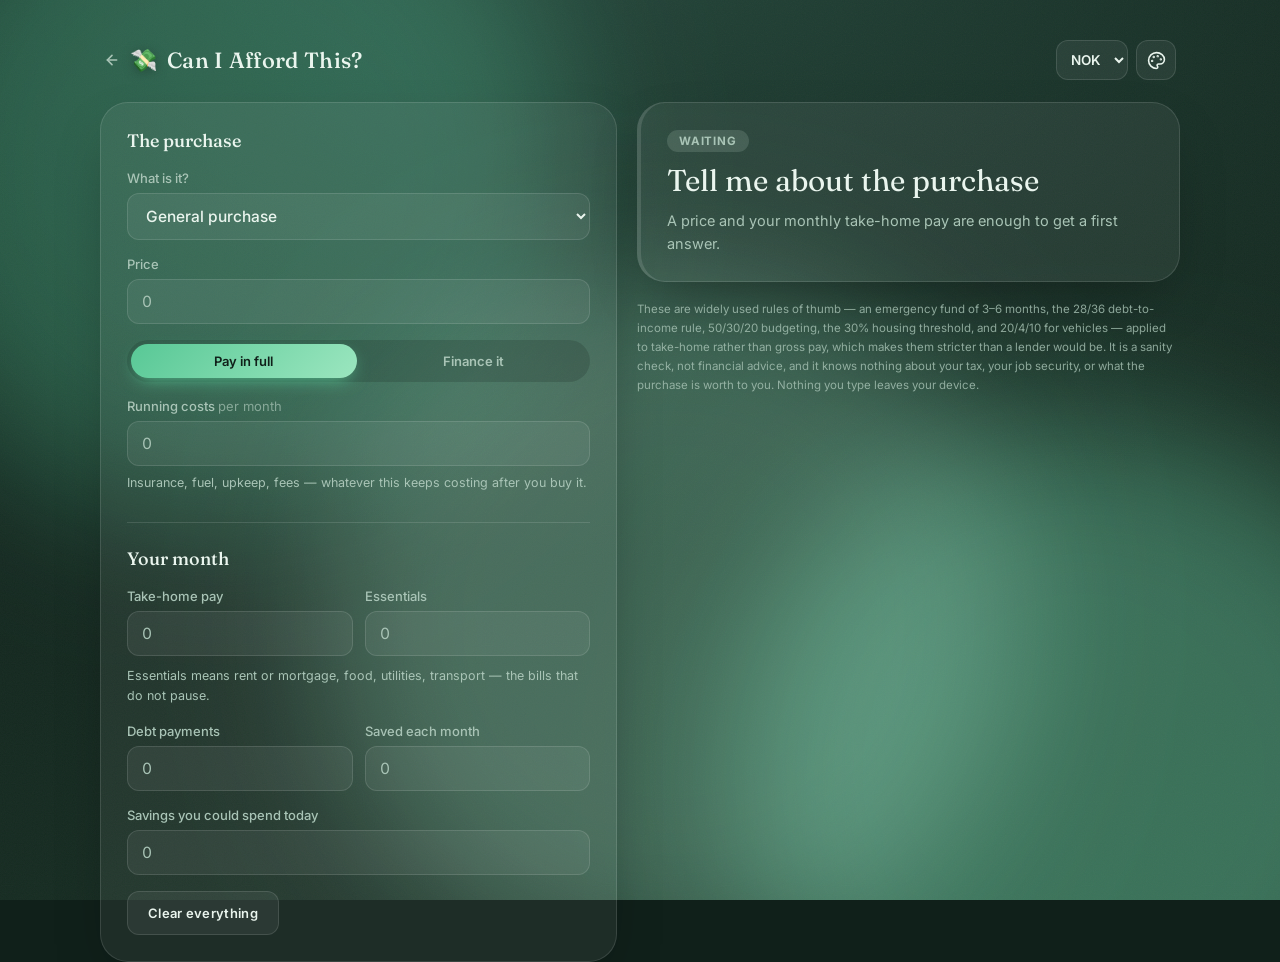
==== tools/affordability/index.html @ d5cf82d2 "Rename Grove to Pomodoro and add the affordability calculator Renames - The timer is now just "Pomod" ====
<!DOCTYPE html>
<html lang="en" data-theme="forest">
<head>
  <meta charset="UTF-8" />
  <meta name="viewport" content="width=device-width, initial-scale=1.0, viewport-fit=cover" />
  <meta name="theme-color" content="#2f7d5b" />
  <meta name="description" content="Check whether you can afford a purchase against the rules of thumb lenders and financial planners actually use — emergency fund, debt-to-income, 50/30/20, and 20/4/10." />
  <title>Can I Afford This? — a purchase sanity check</title>

  <!-- Apply the saved theme before first paint. See assets/js/theme.js. -->
  <script>
    (function () {
      try {
        var t = localStorage.getItem('site.theme');
        if (t) document.documentElement.setAttribute('data-theme', t);
      } catch (e) { /* storage unavailable — the default theme stands */ }
    })();
  </script>

  <link rel="preconnect" href="https://fonts.googleapis.com" />
  <link rel="preconnect" href="https://fonts.gstatic.com" crossorigin />
  <link href="https://fonts.googleapis.com/css2?family=Fraunces:opsz,wght@9..144,300;9..144,400;9..144,500&family=Inter:wght@300;400;500;600;700&display=swap" rel="stylesheet" />
  <link rel="stylesheet" href="../../assets/css/tokens.css" />
  <link rel="stylesheet" href="../../assets/css/base.css" />
  <link rel="stylesheet" href="affordability.css" />
  <link rel="icon" href="data:image/svg+xml,%3Csvg xmlns='http://www.w3.org/2000/svg' viewBox='0 0 100 100'%3E%3Ctext y='.9em' font-size='90'%3E%F0%9F%92%B8%3C/text%3E%3C/svg%3E" />
</head>
<body>
  <div class="aurora" aria-hidden="true">
    <span class="blob b1"></span>
    <span class="blob b2"></span>
    <span class="blob b3"></span>
    <div class="grain"></div>
  </div>

  <main class="calc">
    <header class="topbar">
      <a class="back-link" href="../../" aria-label="Back to all tools">
        <svg viewBox="0 0 24 24" width="16" height="16" fill="none" stroke="currentColor" stroke-width="2.4" stroke-linecap="round" stroke-linejoin="round"><line x1="19" y1="12" x2="5" y2="12"/><polyline points="12 19 5 12 12 5"/></svg>
        <span class="mark" aria-hidden="true">💸</span>
        <span class="name">Can I Afford This?</span>
      </a>
      <div class="topbar-actions">
        <label class="sr-only" for="currency">Currency</label>
        <select id="currency" class="currency-select"></select>
        <button id="theme-btn" class="icon-btn" title="Change theme" aria-label="Change theme">
          <svg viewBox="0 0 24 24" width="19" height="19" fill="none" stroke="currentColor" stroke-width="2" stroke-linecap="round" stroke-linejoin="round"><circle cx="13.5" cy="6.5" r=".5" fill="currentColor"/><circle cx="17.5" cy="10.5" r=".5" fill="currentColor"/><circle cx="8.5" cy="7.5" r=".5" fill="currentColor"/><circle cx="6.5" cy="12.5" r=".5" fill="currentColor"/><path d="M12 2C6.5 2 2 6.5 2 12s4.5 10 10 10c.926 0 1.648-.746 1.648-1.688 0-.437-.18-.835-.437-1.125-.29-.289-.438-.652-.438-1.125a1.64 1.64 0 0 1 1.668-1.668h1.996c3.051 0 5.555-2.503 5.555-5.554C21.965 6.012 17.461 2 12 2z"/></svg>
        </button>
      </div>
    </header>

    <div class="calc-grid">
      <!-- ---------- Inputs ---------- -->
      <form class="panel card" id="calc-form" autocomplete="off">
        <h2 class="panel-title">The purchase</h2>

        <div class="field">
          <label for="category">What is it?</label>
          <select id="category"></select>
        </div>

        <div class="field">
          <label for="price">Price</label>
          <input type="number" id="price" min="0" step="any" inputmode="decimal" placeholder="0" />
        </div>

        <div class="seg" role="radiogroup" aria-label="How are you paying?">
          <label class="seg-option">
            <input type="radio" name="pay" value="cash" checked />
            <span>Pay in full</span>
          </label>
          <label class="seg-option">
            <input type="radio" name="pay" value="financed" />
            <span>Finance it</span>
          </label>
        </div>

        <div id="finance-fields" class="field-row three" hidden>
          <div class="field">
            <label for="deposit">Deposit</label>
            <input type="number" id="deposit" min="0" step="any" inputmode="decimal" placeholder="0" />
          </div>
          <div class="field">
            <label for="apr">Interest <span class="unit">% APR</span></label>
            <input type="number" id="apr" min="0" step="any" inputmode="decimal" placeholder="0" />
          </div>
          <div class="field">
            <label for="term">Term <span class="unit">months</span></label>
            <input type="number" id="term" min="1" step="1" inputmode="numeric" placeholder="36" />
          </div>
        </div>

        <div class="field">
          <label for="ongoing">Running costs <span class="unit">per month</span></label>
          <input type="number" id="ongoing" min="0" step="any" inputmode="decimal" placeholder="0" />
          <p class="hint">Insurance, fuel, upkeep, fees — whatever this keeps costing after you buy it.</p>
        </div>

        <h2 class="panel-title">Your month</h2>

        <div class="field-row">
          <div class="field">
            <label for="income">Take-home pay</label>
            <input type="number" id="income" min="0" step="any" inputmode="decimal" placeholder="0" />
          </div>
          <div class="field">
            <label for="essentials">Essentials</label>
            <input type="number" id="essentials" min="0" step="any" inputmode="decimal" placeholder="0" />
          </div>
        </div>
        <p class="hint">Essentials means rent or mortgage, food, utilities, transport — the bills that do not pause.</p>

        <div class="field-row">
          <div class="field">
            <label for="debt">Debt payments</label>
            <input type="number" id="debt" min="0" step="any" inputmode="decimal" placeholder="0" />
          </div>
          <div class="field">
            <label for="saving">Saved each month</label>
            <input type="number" id="saving" min="0" step="any" inputmode="decimal" placeholder="0" />
          </div>
        </div>

        <div class="field">
          <label for="savings">Savings you could spend today</label>
          <input type="number" id="savings" min="0" step="any" inputmode="decimal" placeholder="0" />
        </div>

        <button type="button" class="ctrl ctrl-ghost text-btn reset-btn" id="reset-btn">Clear everything</button>
      </form>

      <!-- ---------- Results ---------- -->
      <section class="results" aria-live="polite">
        <div class="verdict card" id="verdict" data-tone="empty">
          <span class="verdict-badge" id="verdict-badge">Waiting</span>
          <h2 class="verdict-headline" id="verdict-headline">Tell me about the purchase</h2>
          <p class="verdict-sub" id="verdict-sub">
            A price and your monthly take-home pay are enough to get a first answer.
          </p>
        </div>

        <div id="results-body" hidden>
          <div class="figures" id="figures"></div>

          <h3 class="group-title">The checks</h3>
          <ul class="checks" id="checks"></ul>

          <div id="guidance-wrap" hidden>
            <h3 class="group-title">What would change the answer</h3>
            <ul class="guidance" id="guidance"></ul>
          </div>
        </div>

        <p class="disclaimer">
          These are widely used rules of thumb — an emergency fund of 3–6 months, the 28/36
          debt-to-income rule, 50/30/20 budgeting, the 30% housing threshold, and 20/4/10 for
          vehicles — applied to take-home rather than gross pay, which makes them stricter than a
          lender would be. It is a sanity check, not financial advice, and it knows nothing about
          your tax, your job security, or what the purchase is worth to you. Nothing you type
          leaves your device.
        </p>
      </section>
    </div>
  </main>

  <!-- Theme picker -->
  <div class="modal-backdrop" id="theme-modal" hidden>
    <div class="modal" role="dialog" aria-modal="true" aria-labelledby="theme-title">
      <div class="modal-head">
        <h2 id="theme-title">Theme</h2>
        <button class="icon-btn" data-close aria-label="Close">
          <svg viewBox="0 0 24 24" width="20" height="20" fill="none" stroke="currentColor" stroke-width="2" stroke-linecap="round"><line x1="18" y1="6" x2="6" y2="18"/><line x1="6" y1="6" x2="18" y2="18"/></svg>
        </button>
      </div>
      <div class="modal-body">
        <div class="theme-grid" id="theme-grid"></div>
      </div>
      <div class="modal-foot" style="justify-content:flex-end">
        <button class="ctrl ctrl-primary text-btn" data-close>Done</button>
      </div>
    </div>
  </div>

  <div class="toast" role="status" aria-live="polite"></div>

  <script type="module" src="js/main.js"></script>
</body>
</html>
---- assets/css/tokens.css ----
/* ============================================================
   Design tokens
   Shared by every page. Each theme redefines the full palette,
   so components only ever reference the semantic variables
   below (--accent, --surface, --text, …) and never raw colors.
   ============================================================ */

:root {
  --font-display: 'Fraunces', Georgia, serif;
  --font-ui: 'Inter', system-ui, -apple-system, sans-serif;

  --radius-lg: 28px;
  --radius-md: 18px;
  --radius-sm: 12px;

  --ease-spring: cubic-bezier(0.34, 1.56, 0.64, 1);
  --ease-out: cubic-bezier(0.16, 1, 0.3, 1);

  --shadow-card: 0 24px 60px -20px rgba(0, 0, 0, 0.35);
  --shadow-soft: 0 8px 24px -10px rgba(0, 0, 0, 0.28);

  /* Contrast-safe ink for text sitting on an --accent fill.
     Light themes override this to white. */
  --on-accent: #10201a;

  /* Status colours, independent of the chosen palette so that "this is a
     problem" never reads as decoration. Light themes darken them below. */
  --good: #4bd39a;
  --ok: #f0bd5c;
  --bad: #ff7b7b;
}

/* ---------- Themes ------------------------------------------
   --accent drives every primary action, ring, and glow.
   Add a theme here and register it in assets/js/theme.js. */

[data-theme='forest'] {
  --bg-0: #10201a; --bg-1: #1a3226; --bg-2: #24463a;
  --blob-1: #2f7d5b; --blob-2: #4aa07a; --blob-3: #7bc4a0;
  --accent: #58c896; --accent-2: #9be6bf;
  --text: #eaf5ee; --text-dim: #a9c4b6;
  --surface: rgba(255, 255, 255, 0.06);
  --surface-2: rgba(255, 255, 255, 0.10);
  --stroke: rgba(255, 255, 255, 0.12);
  --track: rgba(255, 255, 255, 0.08);
}

[data-theme='sakura'] {
  --bg-0: #2a1a24; --bg-1: #3d2230; --bg-2: #522b3f;
  --blob-1: #e06a94; --blob-2: #f4a6c0; --blob-3: #ffd0dd;
  --accent: #ff8fb0; --accent-2: #ffc2d4;
  --text: #fbeef2; --text-dim: #d8b3c1;
  --surface: rgba(255, 255, 255, 0.07);
  --surface-2: rgba(255, 255, 255, 0.12);
  --stroke: rgba(255, 255, 255, 0.14);
  --track: rgba(255, 255, 255, 0.09);
  --on-accent: #40202c;
}

[data-theme='midnight'] {
  --bg-0: #0b1020; --bg-1: #141c33; --bg-2: #1e2a4a;
  --blob-1: #4f6bff; --blob-2: #7d8bff; --blob-3: #a99bff;
  --accent: #7b8cff; --accent-2: #c0b3ff;
  --text: #eef1ff; --text-dim: #a9b1d6;
  --surface: rgba(255, 255, 255, 0.06);
  --surface-2: rgba(255, 255, 255, 0.10);
  --stroke: rgba(255, 255, 255, 0.12);
  --track: rgba(255, 255, 255, 0.08);
  --on-accent: #ffffff;
}

[data-theme='sunset'] {
  --bg-0: #2a1512; --bg-1: #3f1f18; --bg-2: #572a1c;
  --blob-1: #ff7a4d; --blob-2: #ffb057; --blob-3: #ffd98a;
  --accent: #ff9a5a; --accent-2: #ffd08a;
  --text: #fff1e8; --text-dim: #dab6a2;
  --surface: rgba(255, 255, 255, 0.07);
  --surface-2: rgba(255, 255, 255, 0.12);
  --stroke: rgba(255, 255, 255, 0.14);
  --track: rgba(255, 255, 255, 0.09);
  --on-accent: #3a1a10;
}

[data-theme='ocean'] {
  --bg-0: #06171f; --bg-1: #0c2a35; --bg-2: #123f4d;
  --blob-1: #1fb0c9; --blob-2: #4fd6de; --blob-3: #9af0e6;
  --accent: #38d0d6; --accent-2: #9af0e6;
  --text: #e6f8fa; --text-dim: #9dc4cc;
  --surface: rgba(255, 255, 255, 0.06);
  --surface-2: rgba(255, 255, 255, 0.11);
  --stroke: rgba(255, 255, 255, 0.13);
  --track: rgba(255, 255, 255, 0.08);
  --on-accent: #06222b;
}

[data-theme='lavender'] {
  --bg-0: #f4f1fb; --bg-1: #eae4f7; --bg-2: #ded3f0;
  --blob-1: #b8a4f0; --blob-2: #d3c3f7; --blob-3: #efe6ff;
  --accent: #8b6be6; --accent-2: #b79bff;
  --text: #2e2545; --text-dim: #6f6390;
  --surface: rgba(255, 255, 255, 0.55);
  --surface-2: rgba(255, 255, 255, 0.75);
  --stroke: rgba(90, 70, 140, 0.14);
  --track: rgba(90, 70, 140, 0.12);
  --shadow-card: 0 24px 60px -22px rgba(90, 70, 140, 0.4);
  --shadow-soft: 0 8px 24px -10px rgba(90, 70, 140, 0.28);
  --on-accent: #ffffff;
  --good: #12855c;
  --ok: #a8730a;
  --bad: #c93b3b;
}
---- assets/css/base.css ----
/* ============================================================
   Base layer
   Reset, page chrome, and the primitives every tool reuses:
   buttons, cards, modals, toasts.
   ============================================================ */

*,
*::before,
*::after { box-sizing: border-box; }

html, body { height: 100%; }

body {
  margin: 0;
  min-height: 100dvh;
  padding: clamp(16px, 4vw, 40px);
  display: flex;
  flex-direction: column;
  align-items: center;
  font-family: var(--font-ui);
  color: var(--text);
  background: var(--bg-0);
  overflow-x: hidden;
  -webkit-font-smoothing: antialiased;
  transition: background 0.8s var(--ease-out), color 0.6s var(--ease-out);
}

h1, h2, h3 { font-family: var(--font-display); font-weight: 500; }

a { color: inherit; }

:focus-visible {
  outline: 2px solid var(--accent);
  outline-offset: 3px;
  border-radius: 4px;
}

.sr-only {
  position: absolute;
  width: 1px; height: 1px;
  padding: 0; margin: -1px;
  overflow: hidden;
  clip-path: inset(50%);
  white-space: nowrap;
}

/* Keyboard users get a visible jump-to-content link. */
.skip-link {
  position: absolute;
  top: 8px; left: 50%;
  transform: translate(-50%, -200%);
  z-index: 300;
  padding: 10px 18px;
  border-radius: 999px;
  background: var(--bg-2);
  border: 1px solid var(--stroke);
  font-size: 14px;
  font-weight: 600;
  text-decoration: none;
  transition: transform 0.25s var(--ease-out);
}
.skip-link:focus { transform: translate(-50%, 0); }

/* ---------- Aurora background ------------------------------ */
.aurora {
  position: fixed;
  inset: 0;
  z-index: -1;
  overflow: hidden;
  background:
    radial-gradient(120% 120% at 50% -10%, var(--bg-2), transparent 60%),
    linear-gradient(160deg, var(--bg-0), var(--bg-1));
  transition: background 0.8s var(--ease-out);
}
.blob {
  position: absolute;
  width: 55vmax;
  height: 55vmax;
  border-radius: 50%;
  filter: blur(70px);
  opacity: 0.5;
  mix-blend-mode: screen;
  will-change: transform;
}
[data-theme='lavender'] .blob { mix-blend-mode: multiply; opacity: 0.35; }
.b1 { background: var(--blob-1); top: -20%; left: -10%; animation: drift1 22s var(--ease-out) infinite alternate; }
.b2 { background: var(--blob-2); bottom: -25%; right: -12%; animation: drift2 26s var(--ease-out) infinite alternate; }
.b3 { background: var(--blob-3); top: 30%; right: 20%; opacity: 0.35; animation: drift3 30s var(--ease-out) infinite alternate; }

@keyframes drift1 { to { transform: translate(12vw, 10vh) scale(1.15); } }
@keyframes drift2 { to { transform: translate(-10vw, -8vh) scale(1.1); } }
@keyframes drift3 { to { transform: translate(-14vw, 12vh) scale(0.9); } }

.grain {
  position: absolute;
  inset: 0;
  opacity: 0.04;
  pointer-events: none;
  background-image: url("data:image/svg+xml,%3Csvg xmlns='http://www.w3.org/2000/svg' width='120' height='120'%3E%3Cfilter id='n'%3E%3CfeTurbulence type='fractalNoise' baseFrequency='0.9' numOctaves='3'/%3E%3C/filter%3E%3Crect width='100%25' height='100%25' filter='url(%23n)'/%3E%3C/svg%3E");
}

/* ---------- Shared entrance -------------------------------- */
@keyframes rise { from { opacity: 0; transform: translateY(14px); } }

/* ---------- Tool chrome ------------------------------------
   The header every tool page carries: a link back to the hub on
   the left, actions on the right. */
.topbar { display: flex; align-items: center; justify-content: space-between; gap: 16px; padding: 0 4px; }
.topbar-actions { display: flex; align-items: center; gap: 8px; }

.back-link {
  display: flex;
  align-items: center;
  gap: 10px;
  min-width: 0;
  color: inherit;
  text-decoration: none;
}
.back-link svg { flex: none; color: var(--text-dim); transition: transform 0.25s var(--ease-out), color 0.25s; }
.back-link:hover svg { color: var(--text); transform: translateX(-3px); }
.back-link .mark { font-size: 22px; line-height: 1; filter: drop-shadow(0 2px 6px rgba(0, 0, 0, 0.25)); }
.back-link .name {
  font-family: var(--font-display);
  font-size: 22px;
  font-weight: 500;
  letter-spacing: 0.3px;
  white-space: nowrap;
  overflow: hidden;
  text-overflow: ellipsis;
}

/* ---------- Buttons ---------------------------------------- */
.icon-btn {
  display: grid;
  place-items: center;
  width: 40px; height: 40px;
  border: 1px solid var(--stroke);
  border-radius: 12px;
  background: var(--surface);
  color: var(--text);
  cursor: pointer;
  -webkit-backdrop-filter: blur(10px);
  backdrop-filter: blur(10px);
  transition: background 0.25s, transform 0.25s var(--ease-spring), border-color 0.25s;
}
.icon-btn:hover { background: var(--surface-2); transform: translateY(-2px); }
.icon-btn:active { transform: translateY(0) scale(0.96); }

.ctrl {
  font-family: var(--font-ui);
  cursor: pointer;
  border: 1px solid var(--stroke);
  color: var(--text);
  background: var(--surface);
  transition: transform 0.25s var(--ease-spring), background 0.25s, box-shadow 0.3s, filter 0.25s;
}
.ctrl-ghost {
  width: 52px; height: 52px;
  border-radius: 16px;
  display: grid;
  place-items: center;
}
.ctrl-ghost:hover { background: var(--surface-2); transform: translateY(-2px); }
.ctrl-primary {
  min-width: 150px; height: 56px;
  border: none;
  border-radius: 999px;
  font-size: 17px;
  font-weight: 700;
  letter-spacing: 1.5px;
  text-transform: uppercase;
  color: var(--on-accent);
  background: linear-gradient(135deg, var(--accent), var(--accent-2));
  box-shadow: 0 12px 30px -8px var(--accent);
}
.ctrl-primary:hover { transform: translateY(-2px); box-shadow: 0 16px 38px -8px var(--accent); filter: brightness(1.05); }
.ctrl:active { transform: scale(0.95); }

/* Compact text variants used inside modal footers. */
.text-btn { min-width: auto; height: 44px; padding: 0 20px; font-size: 13px; }
.text-btn.ctrl-ghost { width: auto; border-radius: 12px; text-transform: none; letter-spacing: 0.3px; font-weight: 600; }
.text-btn.ctrl-primary { border-radius: 12px; }

kbd {
  font-family: var(--font-ui);
  font-size: 11px;
  padding: 2px 6px;
  border-radius: 6px;
  background: var(--surface-2);
  border: 1px solid var(--stroke);
}

/* ---------- Cards ------------------------------------------ */
.card {
  background: var(--surface);
  border: 1px solid var(--stroke);
  border-radius: var(--radius-lg);
  -webkit-backdrop-filter: blur(24px);
  backdrop-filter: blur(24px);
  box-shadow: var(--shadow-card);
}

/* ---------- Modals ----------------------------------------- */
.modal-backdrop {
  position: fixed;
  inset: 0;
  z-index: 100;
  display: grid;
  place-items: center;
  padding: 20px;
  background: rgba(0, 0, 0, 0.45);
  -webkit-backdrop-filter: blur(6px);
  backdrop-filter: blur(6px);
  animation: fade 0.3s ease both;
}
.modal-backdrop[hidden] { display: none; }
@keyframes fade { from { opacity: 0; } }

.modal {
  width: 100%;
  max-width: 440px;
  max-height: 88dvh;
  overflow: hidden;
  display: flex;
  flex-direction: column;
  background: var(--bg-1);
  border: 1px solid var(--stroke);
  border-radius: var(--radius-lg);
  box-shadow: var(--shadow-card);
  animation: pop-in 0.4s var(--ease-spring) both;
}
@keyframes pop-in { from { opacity: 0; transform: translateY(20px) scale(0.96); } }

.modal-head { display: flex; align-items: center; justify-content: space-between; padding: 20px 22px 6px; }
.modal-head h2 { font-size: 22px; margin: 0; }
.modal-body { padding: 8px 22px; overflow-y: auto; }
.modal-foot {
  display: flex;
  gap: 10px;
  justify-content: space-between;
  padding: 14px 22px 20px;
  border-top: 1px solid var(--stroke);
}

.group-title {
  font-family: var(--font-ui);
  font-size: 12px;
  text-transform: uppercase;
  letter-spacing: 1.2px;
  color: var(--text-dim);
  margin: 22px 0 12px;
  font-weight: 600;
}

/* ---------- Theme picker ----------------------------------- */
.theme-grid { display: grid; grid-template-columns: repeat(3, 1fr); gap: 10px; }
.theme-swatch {
  position: relative;
  height: 60px;
  border-radius: 14px;
  border: 2px solid transparent;
  overflow: hidden;
  cursor: pointer;
  transition: transform 0.25s var(--ease-spring), border-color 0.25s;
}
.theme-swatch:hover { transform: translateY(-3px); }
.theme-swatch.selected { border-color: var(--text); }
.theme-swatch span {
  position: absolute;
  bottom: 6px; left: 8px;
  font-size: 11px;
  font-weight: 600;
  color: #fff;
  text-shadow: 0 1px 3px rgba(0, 0, 0, 0.5);
}

/* ---------- Toast ------------------------------------------ */
.toast {
  position: fixed;
  left: 50%; bottom: 28px;
  transform: translate(-50%, 30px);
  z-index: 200;
  padding: 12px 22px;
  background: var(--bg-2);
  color: var(--text);
  border: 1px solid var(--stroke);
  border-radius: 999px;
  font-size: 14px;
  font-weight: 500;
  box-shadow: var(--shadow-soft);
  opacity: 0;
  pointer-events: none;
  transition: opacity 0.35s, transform 0.45s var(--ease-spring);
}
.toast.show { opacity: 1; transform: translate(-50%, 0); }

/* ---------- Motion preferences ----------------------------- */
@media (prefers-reduced-motion: reduce) {
  *, *::before, *::after {
    animation-duration: 0.001ms !important;
    animation-iteration-count: 1 !important;
    transition-duration: 0.15s !important;
  }
  .blob { animation: none; }
}
---- tools/affordability/affordability.css ----
/* ============================================================
   Can I Afford This? — tool-specific styles
   Tokens, chrome, buttons, and modals come from assets/css/.
   ============================================================ */

.calc {
  width: 100%;
  max-width: 1080px;
  display: flex;
  flex-direction: column;
  gap: 22px;
  animation: rise 0.7s var(--ease-out) both;
}

.calc-grid {
  display: grid;
  grid-template-columns: minmax(0, 1fr) minmax(0, 1.05fr);
  gap: 20px;
  align-items: start;
}

.currency-select {
  height: 40px;
  padding: 0 10px;
  border: 1px solid var(--stroke);
  border-radius: 12px;
  background: var(--surface);
  color: var(--text);
  font-family: var(--font-ui);
  font-size: 13.5px;
  font-weight: 600;
  cursor: pointer;
}

/* ---------- Input panel ------------------------------------ */
.panel { padding: 26px; }

.panel-title {
  margin: 0 0 18px;
  font-size: 18px;
  font-weight: 500;
}
.panel-title:not(:first-child) {
  margin-top: 30px;
  padding-top: 24px;
  border-top: 1px solid var(--stroke);
}

.field { display: flex; flex-direction: column; gap: 7px; margin-bottom: 16px; min-width: 0; }
.field label { font-size: 13px; font-weight: 500; color: var(--text-dim); }
.field .unit { opacity: 0.7; font-weight: 400; }

.field input,
.field select {
  width: 100%;
  padding: 12px 14px;
  border: 1px solid var(--stroke);
  border-radius: 12px;
  background: var(--surface);
  color: var(--text);
  font-family: var(--font-ui);
  font-size: 15.5px;
  font-weight: 600;
  font-variant-numeric: tabular-nums;
  outline: none;
  transition: border-color 0.2s, background 0.2s;
}
.field select { cursor: pointer; font-weight: 500; }
.field input::placeholder { color: var(--text-dim); font-weight: 400; }
.field input:focus,
.field select:focus { border-color: var(--accent); background: var(--surface-2); }

/* Spinners add noise to money fields and are easy to nudge by accident. */
.field input[type='number']::-webkit-outer-spin-button,
.field input[type='number']::-webkit-inner-spin-button { appearance: none; margin: 0; }
.field input[type='number'] { -moz-appearance: textfield; }

.field-row { display: grid; grid-template-columns: 1fr 1fr; gap: 12px; }
.field-row.three { grid-template-columns: repeat(3, minmax(0, 1fr)); }
.field-row[hidden] { display: none; }

.hint { margin: -6px 0 18px; color: var(--text-dim); font-size: 12.5px; line-height: 1.55; }
.field .hint { margin: 0; }

/* ---------- Cash / finance switch --------------------------- */
.seg {
  display: grid;
  grid-template-columns: 1fr 1fr;
  gap: 4px;
  padding: 4px;
  margin-bottom: 16px;
  background: rgba(0, 0, 0, 0.14);
  border-radius: 999px;
}
[data-theme='lavender'] .seg { background: rgba(90, 70, 140, 0.08); }

.seg-option { position: relative; }
.seg-option input {
  position: absolute;
  inset: 0;
  opacity: 0;
  cursor: pointer;
}
.seg-option span {
  display: block;
  padding: 9px 6px;
  border-radius: 999px;
  text-align: center;
  color: var(--text-dim);
  font-size: 13px;
  font-weight: 600;
  transition: color 0.25s, background 0.35s var(--ease-out);
}
.seg-option input:checked + span {
  color: var(--on-accent);
  background: linear-gradient(135deg, var(--accent), var(--accent-2));
  box-shadow: 0 6px 18px -6px var(--accent);
}
.seg-option input:focus-visible + span { outline: 2px solid var(--accent); outline-offset: 2px; }

.reset-btn { width: 100%; margin-top: 8px; }

/* ---------- Results ----------------------------------------- */
.results { display: flex; flex-direction: column; gap: 18px; }

.verdict {
  padding: 26px;
  border-left: 4px solid var(--verdict-color, var(--stroke));
  transition: border-color 0.4s;
}
.verdict[data-tone='good'] { --verdict-color: var(--good); }
.verdict[data-tone='ok'] { --verdict-color: var(--ok); }
.verdict[data-tone='warn'] { --verdict-color: var(--ok); }
.verdict[data-tone='bad'] { --verdict-color: var(--bad); }

.verdict-badge {
  display: inline-block;
  padding: 4px 12px;
  margin-bottom: 12px;
  border-radius: 999px;
  background: color-mix(in srgb, var(--verdict-color, var(--text-dim)) 20%, transparent);
  color: var(--verdict-color, var(--text-dim));
  font-size: 11.5px;
  font-weight: 700;
  letter-spacing: 0.8px;
  text-transform: uppercase;
}
.verdict-headline {
  margin: 0 0 10px;
  font-size: clamp(24px, 3.4vw, 30px);
  font-weight: 400;
  line-height: 1.15;
}
.verdict-sub { margin: 0; color: var(--text-dim); font-size: 14.5px; line-height: 1.6; }

/* ---------- Headline figures -------------------------------- */
.figures {
  display: grid;
  grid-template-columns: repeat(auto-fit, minmax(130px, 1fr));
  gap: 12px;
}
.figure {
  padding: 16px;
  border: 1px solid var(--stroke);
  border-radius: 16px;
  background: var(--surface);
}
.figure-value {
  font-family: var(--font-display);
  font-size: 21px;
  font-weight: 400;
  line-height: 1.1;
  font-variant-numeric: tabular-nums;
}
.figure-label { margin-top: 6px; font-size: 12.5px; font-weight: 500; }
.figure-note { margin-top: 2px; color: var(--text-dim); font-size: 11.5px; }

/* ---------- Checks ------------------------------------------ */
.checks { list-style: none; margin: 0; padding: 0; display: flex; flex-direction: column; gap: 10px; }

.check {
  display: flex;
  gap: 12px;
  padding: 14px 16px;
  border: 1px solid var(--stroke);
  border-radius: 14px;
  background: var(--surface);
  animation: item-in 0.35s var(--ease-out) both;
}
@keyframes item-in { from { opacity: 0; transform: translateY(-5px); } }

.check-dot {
  flex: none;
  width: 9px; height: 9px;
  margin-top: 5px;
  border-radius: 50%;
  background: var(--check-color);
  box-shadow: 0 0 10px var(--check-color);
}
.check-pass { --check-color: var(--good); }
.check-warn { --check-color: var(--ok); }
.check-fail { --check-color: var(--bad); }

.check-label {
  display: flex;
  flex-wrap: wrap;
  align-items: baseline;
  gap: 8px;
  font-size: 14.5px;
  font-weight: 600;
}
.check-status {
  color: var(--check-color);
  font-size: 11px;
  font-weight: 700;
  letter-spacing: 0.7px;
  text-transform: uppercase;
}
.check-detail { margin: 4px 0 0; color: var(--text-dim); font-size: 13.5px; line-height: 1.6; }

/* ---------- Guidance ---------------------------------------- */
.guidance { list-style: none; margin: 0; padding: 0; display: flex; flex-direction: column; gap: 12px; }
.guidance li {
  padding: 14px 16px;
  border: 1px solid var(--stroke);
  border-left: 3px solid var(--accent);
  border-radius: 14px;
  background: var(--surface);
  font-size: 13.5px;
  line-height: 1.65;
  color: var(--text-dim);
}
.guidance strong { display: block; margin-bottom: 3px; color: var(--text); font-size: 13px; font-weight: 600; }

.disclaimer {
  margin: 0;
  color: var(--text-dim);
  font-size: 11.5px;
  line-height: 1.65;
  opacity: 0.8;
}

/* ---------- Responsive -------------------------------------- */
@media (max-width: 860px) {
  .calc-grid { grid-template-columns: 1fr; }
  /* The answer should come first once the layout stacks. */
  .results { order: -1; }
}
@media (max-width: 480px) {
  .panel { padding: 20px; }
  .verdict { padding: 20px; }
  .field-row.three { grid-template-columns: 1fr 1fr; }
  .back-link .name { font-size: 17px; }
}
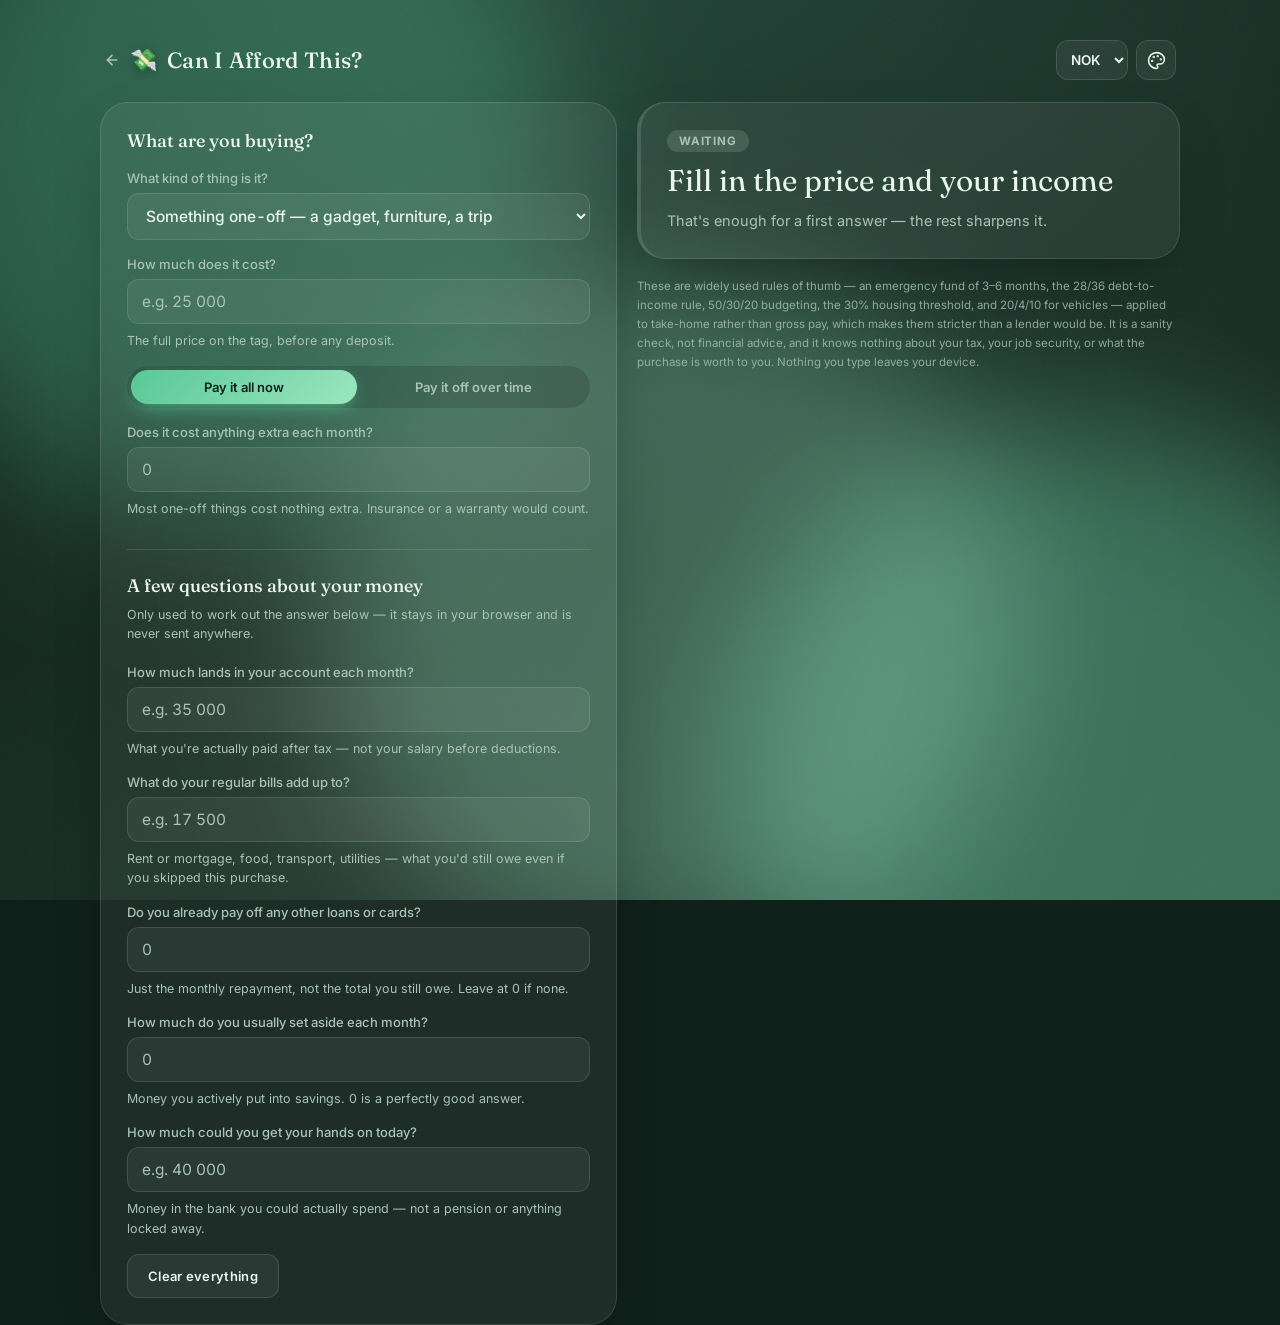
==== commit e1f3c663: "Make the affordability calculator's questions plain and forgiving "Take-home pay" and "essentials" m" ====
--- a/tools/affordability/index.html
+++ b/tools/affordability/index.html
@@ -52,78 +52,91 @@
     <div class="calc-grid">
       <!-- ---------- Inputs ---------- -->
       <form class="panel card" id="calc-form" autocomplete="off">
-        <h2 class="panel-title">The purchase</h2>
-
-        <div class="field">
-          <label for="category">What is it?</label>
+        <h2 class="panel-title">What are you buying?</h2>
+
+        <div class="field">
+          <label for="category">What kind of thing is it?</label>
           <select id="category"></select>
         </div>
 
         <div class="field">
-          <label for="price">Price</label>
-          <input type="number" id="price" min="0" step="any" inputmode="decimal" placeholder="0" />
+          <label for="price">How much does it cost?</label>
+          <input type="number" id="price" min="0" step="any" inputmode="decimal" placeholder="e.g. 25 000" />
+          <p class="hint">The full price on the tag, before any deposit.</p>
         </div>
 
         <div class="seg" role="radiogroup" aria-label="How are you paying?">
           <label class="seg-option">
             <input type="radio" name="pay" value="cash" checked />
-            <span>Pay in full</span>
+            <span>Pay it all now</span>
           </label>
           <label class="seg-option">
             <input type="radio" name="pay" value="financed" />
-            <span>Finance it</span>
+            <span>Pay it off over time</span>
           </label>
         </div>
 
         <div id="finance-fields" class="field-row three" hidden>
           <div class="field">
-            <label for="deposit">Deposit</label>
+            <label for="deposit">Deposit up front</label>
             <input type="number" id="deposit" min="0" step="any" inputmode="decimal" placeholder="0" />
           </div>
           <div class="field">
-            <label for="apr">Interest <span class="unit">% APR</span></label>
-            <input type="number" id="apr" min="0" step="any" inputmode="decimal" placeholder="0" />
+            <label for="apr">Interest rate <span class="unit">% APR</span></label>
+            <input type="number" id="apr" min="0" step="any" inputmode="decimal" placeholder="e.g. 7" />
+            <p class="hint">On the loan offer, or ask whoever is lending you the money.</p>
           </div>
           <div class="field">
-            <label for="term">Term <span class="unit">months</span></label>
+            <label for="term">How many months to pay it off</label>
             <input type="number" id="term" min="1" step="1" inputmode="numeric" placeholder="36" />
-          </div>
-        </div>
-
-        <div class="field">
-          <label for="ongoing">Running costs <span class="unit">per month</span></label>
+            <p class="hint">36 months is 3 years, 48 is 4 years.</p>
+          </div>
+        </div>
+
+        <div class="field">
+          <label for="ongoing">Does it cost anything extra each month?</label>
           <input type="number" id="ongoing" min="0" step="any" inputmode="decimal" placeholder="0" />
-          <p class="hint">Insurance, fuel, upkeep, fees — whatever this keeps costing after you buy it.</p>
-        </div>
-
-        <h2 class="panel-title">Your month</h2>
-
-        <div class="field-row">
-          <div class="field">
-            <label for="income">Take-home pay</label>
-            <input type="number" id="income" min="0" step="any" inputmode="decimal" placeholder="0" />
-          </div>
-          <div class="field">
-            <label for="essentials">Essentials</label>
-            <input type="number" id="essentials" min="0" step="any" inputmode="decimal" placeholder="0" />
-          </div>
-        </div>
-        <p class="hint">Essentials means rent or mortgage, food, utilities, transport — the bills that do not pause.</p>
-
-        <div class="field-row">
-          <div class="field">
-            <label for="debt">Debt payments</label>
-            <input type="number" id="debt" min="0" step="any" inputmode="decimal" placeholder="0" />
-          </div>
-          <div class="field">
-            <label for="saving">Saved each month</label>
-            <input type="number" id="saving" min="0" step="any" inputmode="decimal" placeholder="0" />
-          </div>
-        </div>
-
-        <div class="field">
-          <label for="savings">Savings you could spend today</label>
-          <input type="number" id="savings" min="0" step="any" inputmode="decimal" placeholder="0" />
+          <p class="hint" id="ongoing-hint">Most one-off things cost nothing extra. Insurance or a warranty would count.</p>
+        </div>
+
+        <h2 class="panel-title">A few questions about your money</h2>
+        <p class="section-note">
+          Only used to work out the answer below — it stays in your browser and is never sent anywhere.
+        </p>
+
+        <div class="field">
+          <label for="income">How much lands in your account each month?</label>
+          <input type="number" id="income" min="0" step="any" inputmode="decimal" placeholder="e.g. 35 000" />
+          <p class="hint">What you're actually paid after tax — not your salary before deductions.</p>
+        </div>
+
+        <div class="field">
+          <label for="essentials">
+            What do your regular bills add up to?
+            <button type="button" class="quickfill" id="essentials-fill" hidden>
+              Not sure? Use about half my income
+            </button>
+          </label>
+          <input type="number" id="essentials" min="0" step="any" inputmode="decimal" placeholder="e.g. 17 500" />
+          <p class="hint">Rent or mortgage, food, transport, utilities — what you'd still owe even if you skipped this purchase.</p>
+        </div>
+
+        <div class="field">
+          <label for="debt">Do you already pay off any other loans or cards?</label>
+          <input type="number" id="debt" min="0" step="any" inputmode="decimal" placeholder="0" />
+          <p class="hint">Just the monthly repayment, not the total you still owe. Leave at 0 if none.</p>
+        </div>
+
+        <div class="field">
+          <label for="saving">How much do you usually set aside each month?</label>
+          <input type="number" id="saving" min="0" step="any" inputmode="decimal" placeholder="0" />
+          <p class="hint">Money you actively put into savings. 0 is a perfectly good answer.</p>
+        </div>
+
+        <div class="field">
+          <label for="savings">How much could you get your hands on today?</label>
+          <input type="number" id="savings" min="0" step="any" inputmode="decimal" placeholder="e.g. 40 000" />
+          <p class="hint">Money in the bank you could actually spend — not a pension or anything locked away.</p>
         </div>
 
         <button type="button" class="ctrl ctrl-ghost text-btn reset-btn" id="reset-btn">Clear everything</button>
@@ -133,9 +146,9 @@
       <section class="results" aria-live="polite">
         <div class="verdict card" id="verdict" data-tone="empty">
           <span class="verdict-badge" id="verdict-badge">Waiting</span>
-          <h2 class="verdict-headline" id="verdict-headline">Tell me about the purchase</h2>
+          <h2 class="verdict-headline" id="verdict-headline">Fill in the price and your income</h2>
           <p class="verdict-sub" id="verdict-sub">
-            A price and your monthly take-home pay are enough to get a first answer.
+            That's enough for a first answer — the rest sharpens it.
           </p>
         </div>
 
--- a/tools/affordability/affordability.css
+++ b/tools/affordability/affordability.css
@@ -47,8 +47,42 @@
 }
 
 .field { display: flex; flex-direction: column; gap: 7px; margin-bottom: 16px; min-width: 0; }
-.field label { font-size: 13px; font-weight: 500; color: var(--text-dim); }
+.field label {
+  display: flex;
+  flex-wrap: wrap;
+  align-items: baseline;
+  justify-content: space-between;
+  gap: 4px 10px;
+  font-size: 13px;
+  font-weight: 500;
+  color: var(--text-dim);
+}
 .field .unit { opacity: 0.7; font-weight: 400; }
+
+/* Inline "not sure? do this instead" shortcut, offered inside a label. */
+.quickfill {
+  border: none;
+  background: none;
+  padding: 0;
+  color: var(--accent);
+  font-family: var(--font-ui);
+  font-size: 12px;
+  font-weight: 600;
+  text-align: right;
+  cursor: pointer;
+  text-decoration: underline;
+  text-underline-offset: 2px;
+  transition: opacity 0.2s;
+}
+.quickfill:hover { opacity: 0.75; }
+.quickfill[hidden] { display: none; }
+
+.section-note {
+  margin: -10px 0 20px;
+  color: var(--text-dim);
+  font-size: 12.5px;
+  line-height: 1.55;
+}
 
 .field input,
 .field select {
@@ -200,6 +234,9 @@
 .check-pass { --check-color: var(--good); }
 .check-warn { --check-color: var(--ok); }
 .check-fail { --check-color: var(--bad); }
+/* A question left blank isn't a warning about your finances — it's neutral,
+   so it borrows the accent colour rather than the good/ok/bad palette. */
+.check-ask { --check-color: var(--accent); border-style: dashed; }
 
 .check-label {
   display: flex;
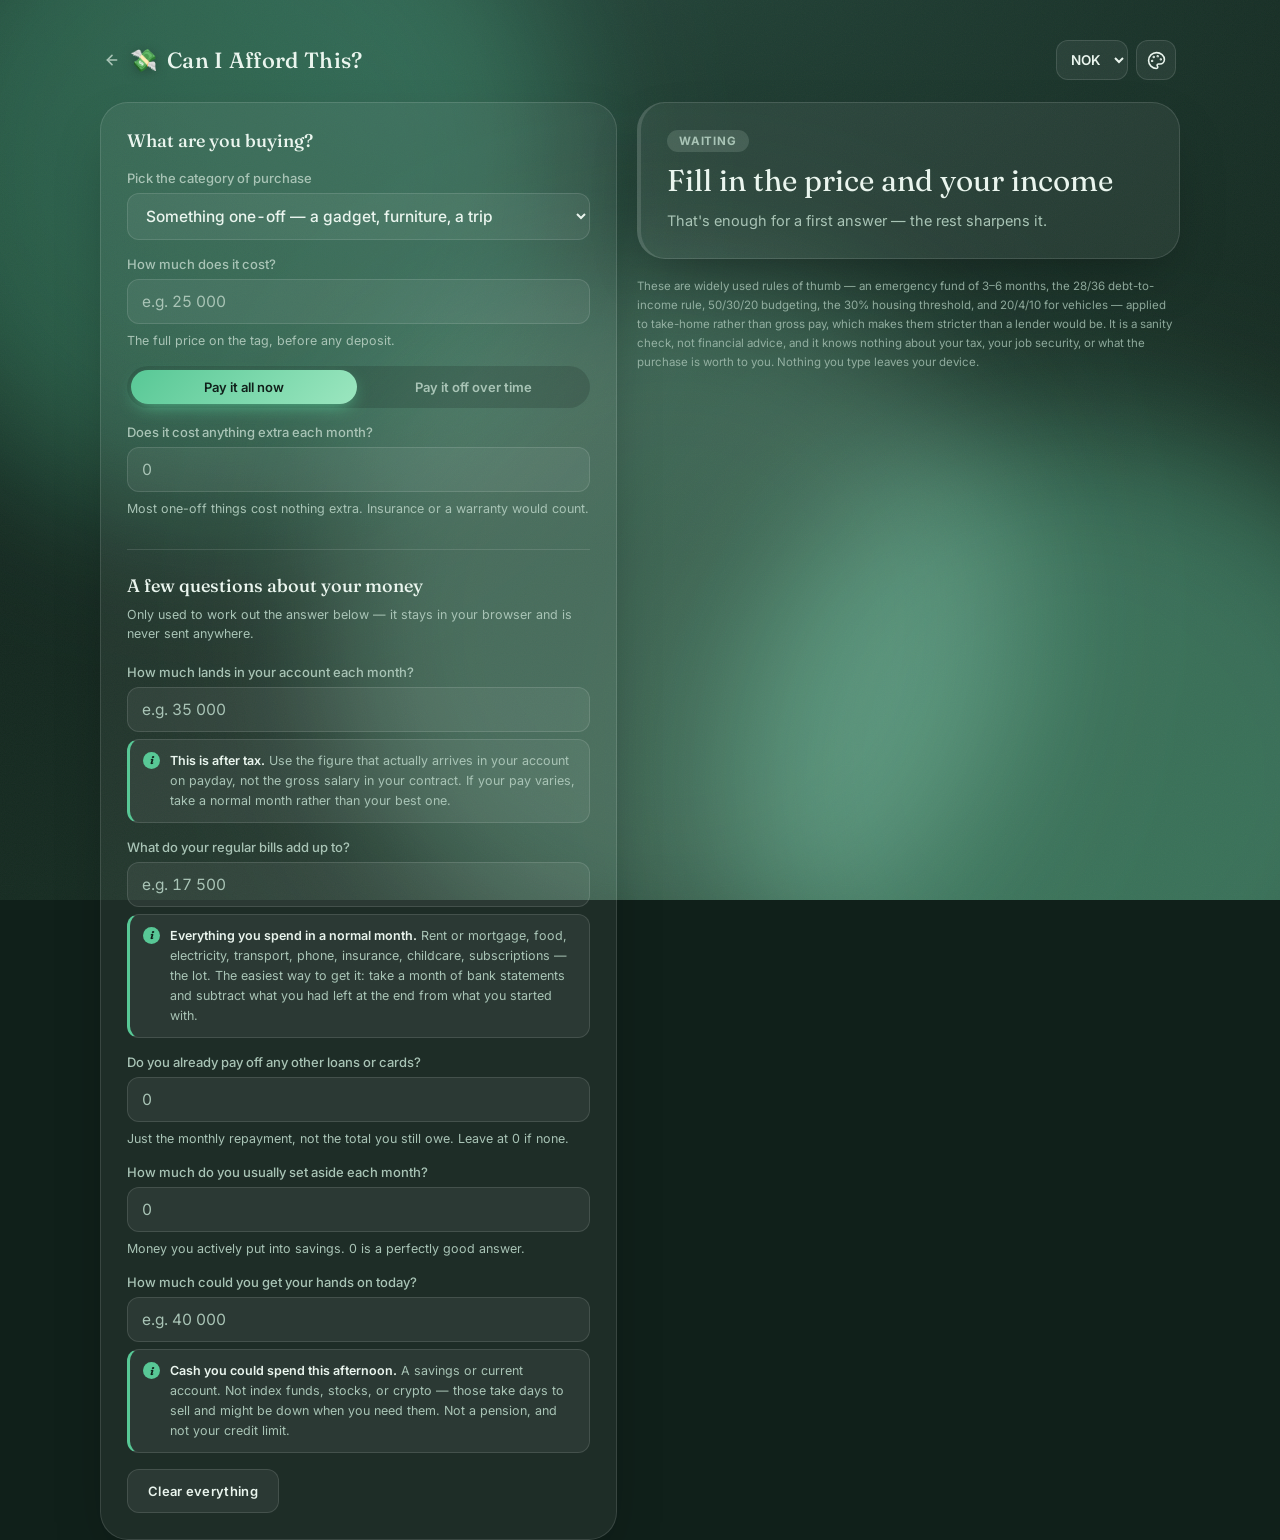
==== commit 13431f8e: "Add a Pomodoro guide, stats backup, and repository documentation Pomodoro: how and why A "How to use" ====
--- a/tools/affordability/index.html
+++ b/tools/affordability/index.html
@@ -55,7 +55,7 @@
         <h2 class="panel-title">What are you buying?</h2>
 
         <div class="field">
-          <label for="category">What kind of thing is it?</label>
+          <label for="category">Pick the category of purchase</label>
           <select id="category"></select>
         </div>
 
@@ -107,7 +107,14 @@
         <div class="field">
           <label for="income">How much lands in your account each month?</label>
           <input type="number" id="income" min="0" step="any" inputmode="decimal" placeholder="e.g. 35 000" />
-          <p class="hint">What you're actually paid after tax — not your salary before deductions.</p>
+          <div class="infobox">
+            <span class="infobox-icon" aria-hidden="true">i</span>
+            <p>
+              <strong>This is after tax.</strong> Use the figure that actually arrives in your
+              account on payday, not the gross salary in your contract. If your pay varies,
+              take a normal month rather than your best one.
+            </p>
+          </div>
         </div>
 
         <div class="field">
@@ -118,7 +125,15 @@
             </button>
           </label>
           <input type="number" id="essentials" min="0" step="any" inputmode="decimal" placeholder="e.g. 17 500" />
-          <p class="hint">Rent or mortgage, food, transport, utilities — what you'd still owe even if you skipped this purchase.</p>
+          <div class="infobox">
+            <span class="infobox-icon" aria-hidden="true">i</span>
+            <p>
+              <strong>Everything you spend in a normal month.</strong> Rent or mortgage, food,
+              electricity, transport, phone, insurance, childcare, subscriptions — the lot. The
+              easiest way to get it: take a month of bank statements and subtract what you had
+              left at the end from what you started with.
+            </p>
+          </div>
         </div>
 
         <div class="field">
@@ -136,7 +151,14 @@
         <div class="field">
           <label for="savings">How much could you get your hands on today?</label>
           <input type="number" id="savings" min="0" step="any" inputmode="decimal" placeholder="e.g. 40 000" />
-          <p class="hint">Money in the bank you could actually spend — not a pension or anything locked away.</p>
+          <div class="infobox">
+            <span class="infobox-icon" aria-hidden="true">i</span>
+            <p>
+              <strong>Cash you could spend this afternoon.</strong> A savings or current
+              account. Not index funds, stocks, or crypto — those take days to sell and might
+              be down when you need them. Not a pension, and not your credit limit.
+            </p>
+          </div>
         </div>
 
         <button type="button" class="ctrl ctrl-ghost text-btn reset-btn" id="reset-btn">Clear everything</button>
--- a/tools/affordability/affordability.css
+++ b/tools/affordability/affordability.css
@@ -82,6 +82,39 @@
   color: var(--text-dim);
   font-size: 12.5px;
   line-height: 1.55;
+}
+
+/* A heavier hint, for the three questions people most often answer wrong. */
+.infobox {
+  display: flex;
+  gap: 10px;
+  padding: 11px 13px;
+  border: 1px solid var(--stroke);
+  border-left: 3px solid var(--accent);
+  border-radius: 12px;
+  background: var(--surface);
+}
+.infobox p {
+  margin: 0;
+  color: var(--text-dim);
+  font-size: 12.5px;
+  line-height: 1.6;
+}
+.infobox strong { color: var(--text); font-weight: 600; }
+.infobox-icon {
+  flex: none;
+  display: grid;
+  place-items: center;
+  width: 17px;
+  height: 17px;
+  margin-top: 1px;
+  border-radius: 50%;
+  background: var(--accent);
+  color: var(--on-accent);
+  font-size: 11px;
+  font-weight: 700;
+  font-style: italic;
+  font-family: var(--font-display);
 }
 
 .field input,
